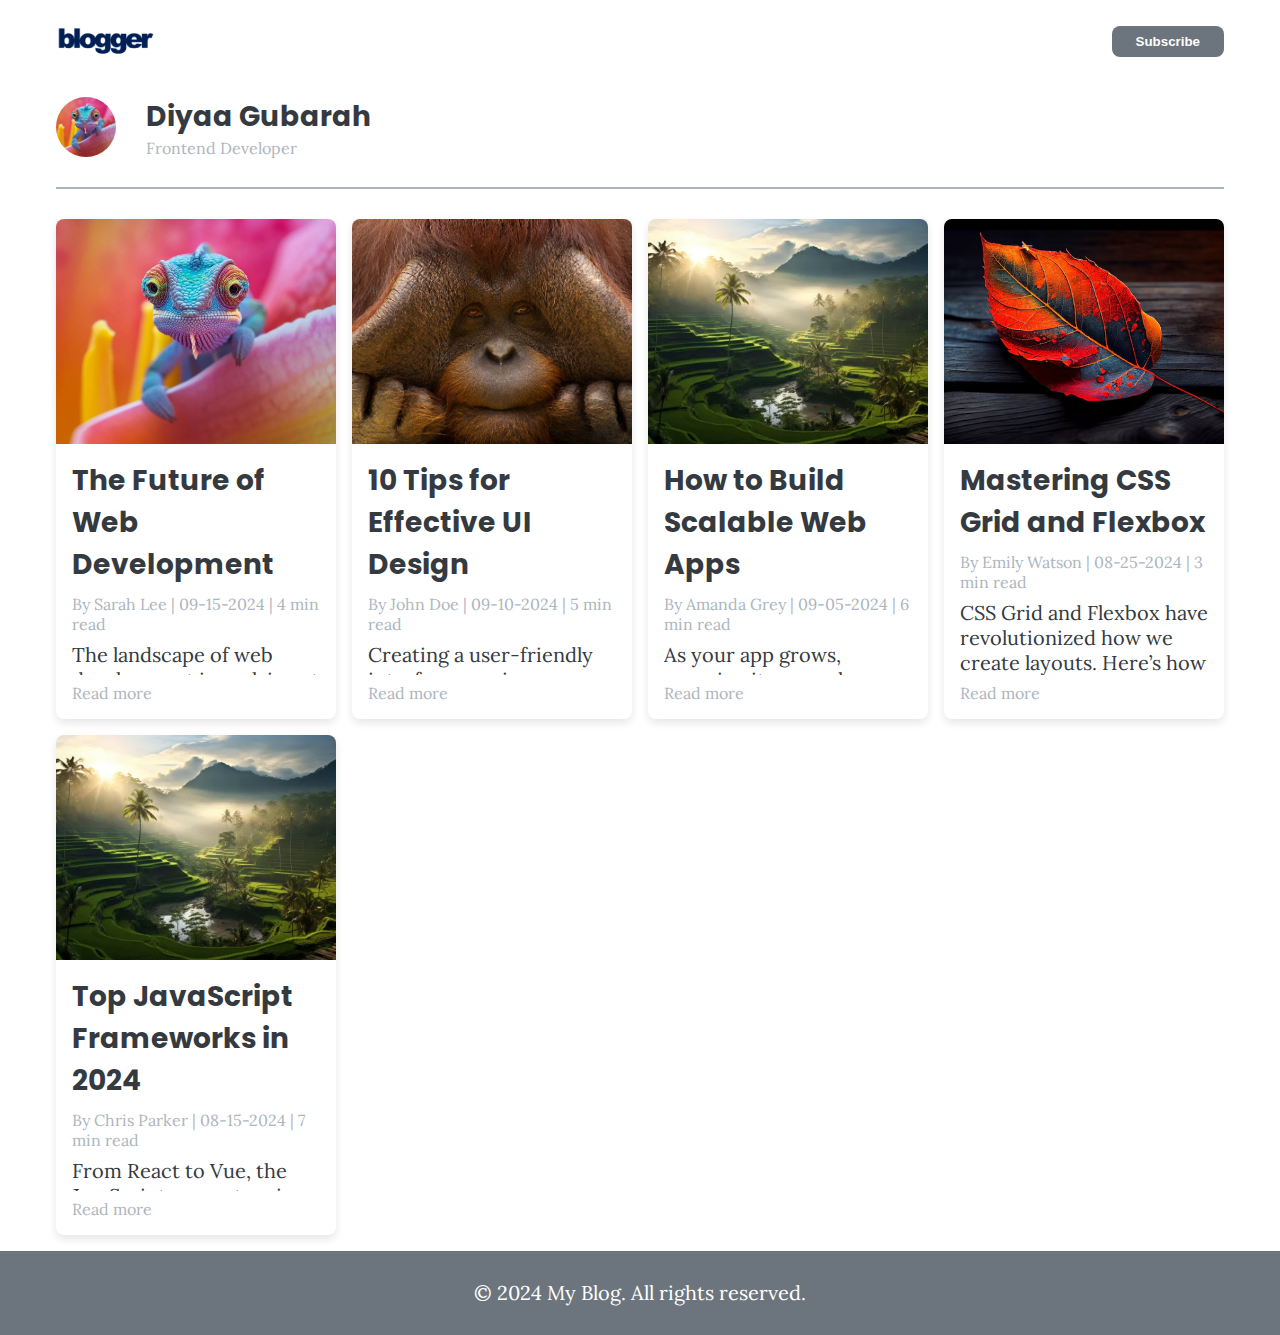
==== index.html @ 325bbc99 "Initial commit" ====
<!DOCTYPE html>
<html lang="en">
  <head>
    <meta charset="UTF-8" />
    <meta name="viewport" content="width=device-width, initial-scale=1.0" />
    <link
      href="https://fonts.googleapis.com/css2?family=Lora:wght@400;700&family=Poppins:wght@500;700&display=swap"
      rel="stylesheet"
    />
    <link rel="stylesheet" href="./css/index.css" />
    <title>Bloggy</title>
  </head>
  <body>
    <div class="layout container">
      <!-- Header -->
      <div class="header">
        <img src="./images/logo.png" alt="Header image" class="logo" />
        <button class="button">Subscribe</button>
      </div>

      <!-- Bio -->
      <div class="bio underline">
        <img src="./images/1.jpg" alt="Profile image" class="thumbnail-xs" />
        <div class="bio-content">
          <h1 class="title">Diyaa Gubarah</h1>
          <p class="meta-text">Frontend Developer</p>
        </div>
      </div>

      <!-- Blog List -->
      <div class="blog-list">
        <!-- Blog Card 1 -->
        <div class="card">
          <img src="./images/1.jpg" alt="Blog image" class="card-image" />
          <div class="card-content">
            <h1 class="title">The Future of Web Development</h1>
            <p class="meta-text">By Sarah Lee | 09-15-2024 | 4 min read</p>
            <p class="paragraph trim">
              The landscape of web development is evolving at a fast pace, with
              new tools and frameworks emerging...
            </p>
            <a href="./pages/blog1.html" class="meta-text">Read more</a>
          </div>
        </div>

        <!-- Blog Card 2 -->
        <div class="card">
          <img src="./images/2.jpg" alt="Blog image" class="card-image" />
          <div class="card-content">
            <h1 class="title">10 Tips for Effective UI Design</h1>
            <p class="meta-text">By John Doe | 09-10-2024 | 5 min read</p>
            <p class="paragraph trim">
              Creating a user-friendly interface requires attention to detail
              and a deep understanding of user needs...
            </p>
            <a href="./pages/blog2.html" class="meta-text">Read more</a>
          </div>
        </div>

        <!-- Blog Card 3 -->
        <div class="card">
          <img src="./images/3.jpg" alt="Blog image" class="card-image" />
          <div class="card-content">
            <h1 class="title">How to Build Scalable Web Apps</h1>
            <p class="meta-text">By Amanda Grey | 09-05-2024 | 6 min read</p>
            <p class="paragraph trim">
              As your app grows, ensuring it can scale efficiently is crucial.
              Here are some strategies to keep in mind...
            </p>
            <a href="./pages/blog3.html" class="meta-text">Read more</a>
          </div>
        </div>

        <!-- Blog Card 4 -->
        <div class="card">
          <img src="./images/4.jpg" alt="Blog image" class="card-image" />
          <div class="card-content">
            <h1 class="title">Mastering CSS Grid and Flexbox</h1>
            <p class="meta-text">By Emily Watson | 08-25-2024 | 3 min read</p>
            <p class="paragraph trim">
              CSS Grid and Flexbox have revolutionized how we create layouts.
              Here’s how to master both in modern web development...
            </p>
            <a href="./pages/blog4.html" class="meta-text">Read more</a>
          </div>
        </div>

        <!-- Blog Card 5 -->
        <div class="card">
          <img src="./images/5.jpg" alt="Blog image" class="card-image" />
          <div class="card-content">
            <h1 class="title">Top JavaScript Frameworks in 2024</h1>
            <p class="meta-text">By Chris Parker | 08-15-2024 | 7 min read</p>
            <p class="paragraph trim">
              From React to Vue, the JavaScript ecosystem is filled with
              powerful frameworks. But which one should you choose in 2024?...
            </p>
            <a href="./pages/blog5.html" class="meta-text">Read more</a>
          </div>
        </div>
      </div>
    </div>
    <footer>
      <p>&copy; 2024 My Blog. All rights reserved.</p>
    </footer>
  </body>
</html>
---- css/index.css ----
@import url("./style-guide.css");

.layout {
  display: grid;
  grid-template-columns: 1fr;
  grid-template-rows: auto auto auto;
  grid-template-areas:
    "header"
    "bio"
    "blog-list";

  grid-gap: var(--spacing-lg);
}

/* Header */
.header {
  grid-area: header;
  display: flex;
  align-items: center;
  justify-content: space-between;
}

/* Bio */
.bio {
  grid-area: bio;
  display: flex;
  align-items: center;
  flex-wrap: wrap;
  gap: var(--spacing-lg);
}

/* Blog List */
.blog-list {
  grid-area: blog-list;

  display: grid;
  grid-template-columns: repeat(auto-fit, minmax(280px, 1fr));
  grid-gap: var(--spacing-sm);
}

/* Blog Post Card */
.trim {
  overflow: hidden;
  text-overflow:clip;
  max-height: calc(100% - 2em); /* Leaves space for the "Read more" link */
}

.card {
  background-color: white;
  border-radius: var(--border-radius);
  box-shadow: 0 4px 8px rgba(0, 0, 0, 0.1);
  display: flex;
  flex-direction: column;
  max-height: 500px;
  overflow: hidden;
}


.card-image {
  width: 100%;
  height: 45%;
  object-fit: cover;
}


.card-content {
  flex: 1;
  overflow: hidden;
  display: flex;
  flex-direction: column;
  justify-content: space-between;
  padding: var(--spacing-sm);
  gap: var(--spacing-xs);

}

@media (max-width: 600px) {
  .layout {
    grid-template-columns: 1fr;
    grid-template-areas:
      "header"
      "bio"
      "blog-list";
  }

  .bio {
    flex-direction: column;
    align-items: center;
    text-align: center;
    gap: var(--spacing-md);
    padding: 0;
    border: none;
  }
}
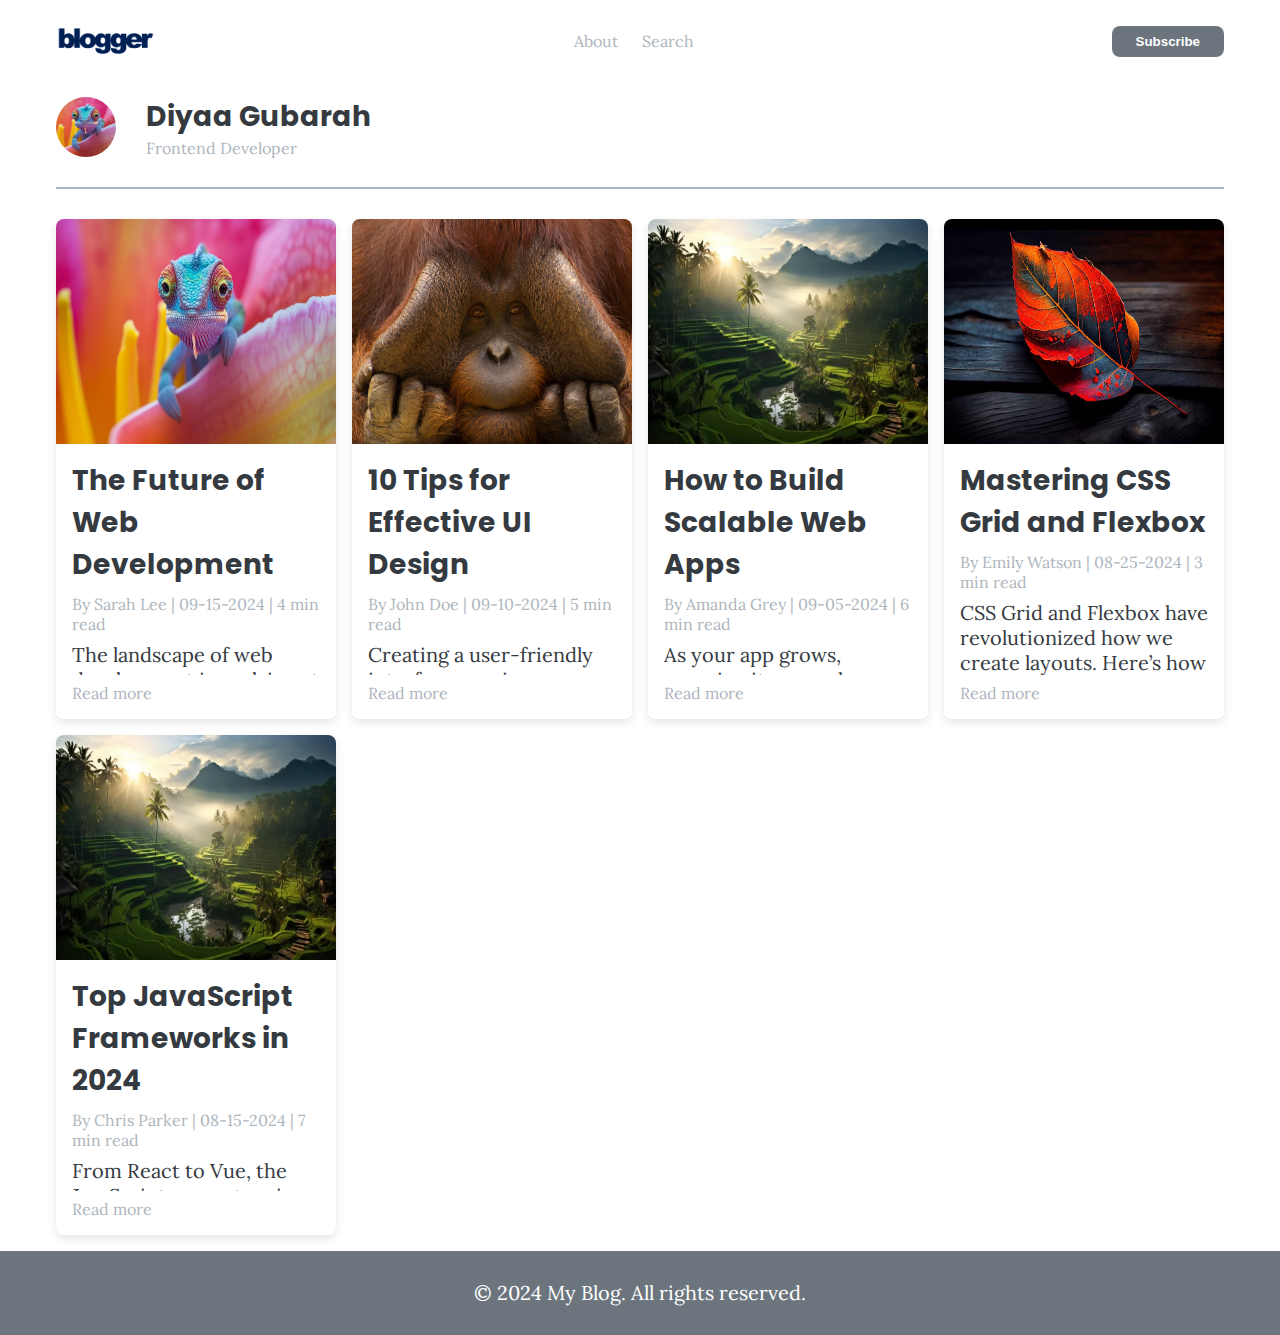
==== commit 90fea23f: "update reviews." ====
--- a/index.html
+++ b/index.html
@@ -14,13 +14,17 @@
     <div class="layout container">
       <!-- Header -->
       <div class="header">
-        <img src="./images/logo.png" alt="Header image" class="logo" />
+        <img src="./assets/logo.png" alt="Header image" class="logo" />
+        <nav class="navigation">
+          <a href="./pages/bio.html" class="meta-text">About</a>
+          <a href="#search" class="meta-text">Search</a>
+        </nav>
         <button class="button">Subscribe</button>
       </div>
 
       <!-- Bio -->
       <div class="bio underline">
-        <img src="./images/1.jpg" alt="Profile image" class="thumbnail-xs" />
+        <img src="./assets/1.jpg" alt="Profile image" class="thumbnail-xs" />
         <div class="bio-content">
           <h1 class="title">Diyaa Gubarah</h1>
           <p class="meta-text">Frontend Developer</p>
@@ -31,7 +35,7 @@
       <div class="blog-list">
         <!-- Blog Card 1 -->
         <div class="card">
-          <img src="./images/1.jpg" alt="Blog image" class="card-image" />
+          <img src="./assets/1.jpg" alt="Blog image" class="card-image" />
           <div class="card-content">
             <h1 class="title">The Future of Web Development</h1>
             <p class="meta-text">By Sarah Lee | 09-15-2024 | 4 min read</p>
@@ -45,7 +49,7 @@
 
         <!-- Blog Card 2 -->
         <div class="card">
-          <img src="./images/2.jpg" alt="Blog image" class="card-image" />
+          <img src="./assets/2.jpg" alt="Blog image" class="card-image" />
           <div class="card-content">
             <h1 class="title">10 Tips for Effective UI Design</h1>
             <p class="meta-text">By John Doe | 09-10-2024 | 5 min read</p>
@@ -59,7 +63,7 @@
 
         <!-- Blog Card 3 -->
         <div class="card">
-          <img src="./images/3.jpg" alt="Blog image" class="card-image" />
+          <img src="./assets/3.jpg" alt="Blog image" class="card-image" />
           <div class="card-content">
             <h1 class="title">How to Build Scalable Web Apps</h1>
             <p class="meta-text">By Amanda Grey | 09-05-2024 | 6 min read</p>
@@ -73,7 +77,7 @@
 
         <!-- Blog Card 4 -->
         <div class="card">
-          <img src="./images/4.jpg" alt="Blog image" class="card-image" />
+          <img src="./assets/4.jpg" alt="Blog image" class="card-image" />
           <div class="card-content">
             <h1 class="title">Mastering CSS Grid and Flexbox</h1>
             <p class="meta-text">By Emily Watson | 08-25-2024 | 3 min read</p>
@@ -87,7 +91,7 @@
 
         <!-- Blog Card 5 -->
         <div class="card">
-          <img src="./images/5.jpg" alt="Blog image" class="card-image" />
+          <img src="./assets/5.jpg" alt="Blog image" class="card-image" />
           <div class="card-content">
             <h1 class="title">Top JavaScript Frameworks in 2024</h1>
             <p class="meta-text">By Chris Parker | 08-15-2024 | 7 min read</p>
--- a/css/index.css
+++ b/css/index.css
@@ -1,4 +1,4 @@
-@import url("./style-guide.css");
+@import url("./main.css");
 
 .layout {
   display: grid;
@@ -12,13 +12,7 @@
   grid-gap: var(--spacing-lg);
 }
 
-/* Header */
-.header {
-  grid-area: header;
-  display: flex;
-  align-items: center;
-  justify-content: space-between;
-}
+
 
 /* Bio */
 .bio {
@@ -59,7 +53,6 @@
 .card-image {
   width: 100%;
   height: 45%;
-  object-fit: cover;
 }
 
 
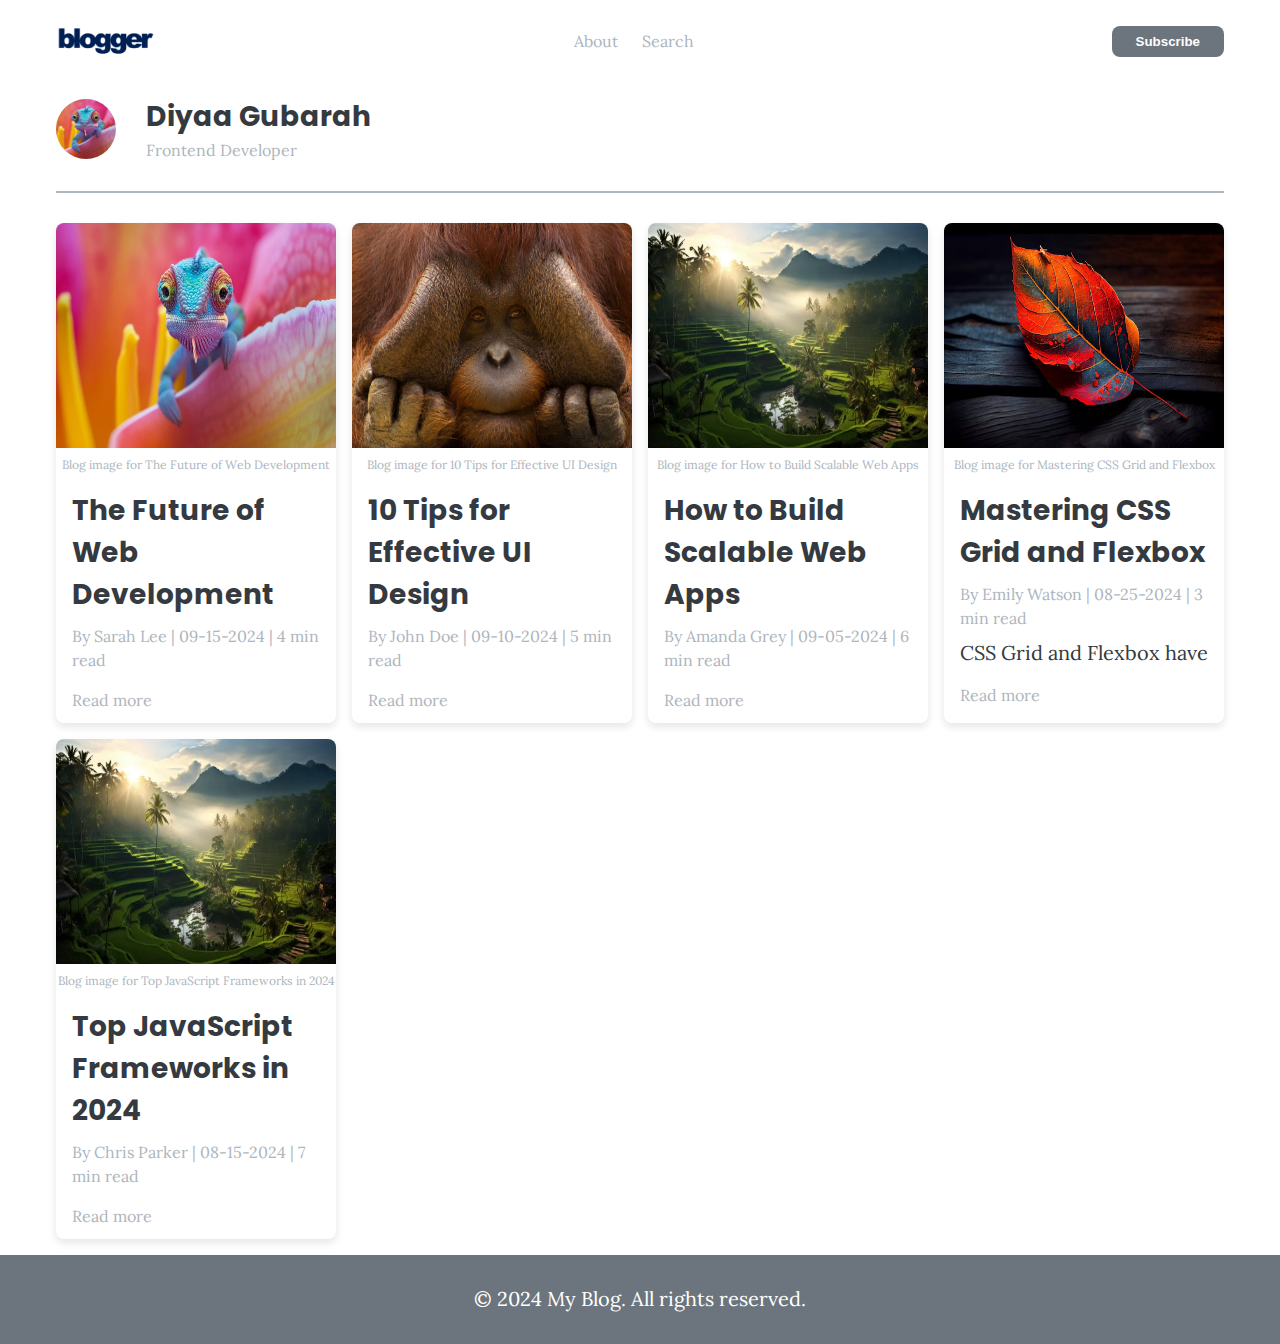
==== commit 3c2f7e88: "update reviews." ====
--- a/index.html
+++ b/index.html
@@ -7,7 +7,7 @@
       href="https://fonts.googleapis.com/css2?family=Lora:wght@400;700&family=Poppins:wght@500;700&display=swap"
       rel="stylesheet"
     />
-    <link rel="stylesheet" href="./css/index.css" />
+    <link rel="stylesheet" href="./css/home.css" />
     <title>Bloggy</title>
   </head>
   <body>
@@ -15,7 +15,7 @@
       <!-- Header -->
       <div class="header">
         <img src="./assets/logo.png" alt="Header image" class="logo" />
-        <nav class="navigation">
+        <nav>
           <a href="./pages/bio.html" class="meta-text">About</a>
           <a href="#search" class="meta-text">Search</a>
         </nav>
@@ -36,6 +36,7 @@
         <!-- Blog Card 1 -->
         <div class="card">
           <img src="./assets/1.jpg" alt="Blog image" class="card-image" />
+          <figcaption class="figcaption">Blog image for The Future of Web Development</figcaption>
           <div class="card-content">
             <h1 class="title">The Future of Web Development</h1>
             <p class="meta-text">By Sarah Lee | 09-15-2024 | 4 min read</p>
@@ -50,6 +51,7 @@
         <!-- Blog Card 2 -->
         <div class="card">
           <img src="./assets/2.jpg" alt="Blog image" class="card-image" />
+          <figcaption class="figcaption">Blog image for 10 Tips for Effective UI Design</figcaption>
           <div class="card-content">
             <h1 class="title">10 Tips for Effective UI Design</h1>
             <p class="meta-text">By John Doe | 09-10-2024 | 5 min read</p>
@@ -64,6 +66,7 @@
         <!-- Blog Card 3 -->
         <div class="card">
           <img src="./assets/3.jpg" alt="Blog image" class="card-image" />
+          <figcaption class="figcaption">Blog image for How to Build Scalable Web Apps</figcaption>
           <div class="card-content">
             <h1 class="title">How to Build Scalable Web Apps</h1>
             <p class="meta-text">By Amanda Grey | 09-05-2024 | 6 min read</p>
@@ -78,6 +81,7 @@
         <!-- Blog Card 4 -->
         <div class="card">
           <img src="./assets/4.jpg" alt="Blog image" class="card-image" />
+          <figcaption class="figcaption">Blog image for Mastering CSS Grid and Flexbox</figcaption>
           <div class="card-content">
             <h1 class="title">Mastering CSS Grid and Flexbox</h1>
             <p class="meta-text">By Emily Watson | 08-25-2024 | 3 min read</p>
@@ -92,6 +96,7 @@
         <!-- Blog Card 5 -->
         <div class="card">
           <img src="./assets/5.jpg" alt="Blog image" class="card-image" />
+          <figcaption class="figcaption">Blog image for Top JavaScript Frameworks in 2024</figcaption>
           <div class="card-content">
             <h1 class="title">Top JavaScript Frameworks in 2024</h1>
             <p class="meta-text">By Chris Parker | 08-15-2024 | 7 min read</p>
--- a/css/home.css
+++ b/css/home.css
@@ -0,0 +1,58 @@
+@import url("./main.css");
+
+.layout {
+  display: grid;
+  grid-template-columns: 1fr;
+  grid-template-rows: auto auto auto;
+  grid-template-areas:
+    "header"
+    "bio"
+    "blog-list";
+
+  grid-gap: var(--spacing-lg);
+}
+
+/* Bio */
+.bio {
+  grid-area: bio;
+  display: flex;
+  align-items: center;
+  flex-wrap: wrap;
+  gap: var(--spacing-lg);
+}
+
+/* Blog List */
+.blog-list {
+  grid-area: blog-list;
+  display: grid;
+  grid-template-columns: repeat(auto-fit, minmax(280px, 1fr));
+  grid-gap: var(--spacing-sm);
+}
+
+/* Blog Post Card */
+.trim {
+  overflow: hidden;
+  text-overflow: clip;
+  max-height: calc(100% - 2em); /* Leaves space for the "Read more" link */
+}
+
+
+
+@media (max-width: 600px) {
+  .layout {
+    grid-template-columns: 1fr;
+    grid-template-areas:
+      "header"
+      "bio"
+      "blog-list";
+  }
+
+  .bio {
+    flex-direction: column;
+    align-items: center;
+    text-align: center;
+    gap: var(--spacing-md);
+    padding: 0;
+    border: none;
+  }
+}
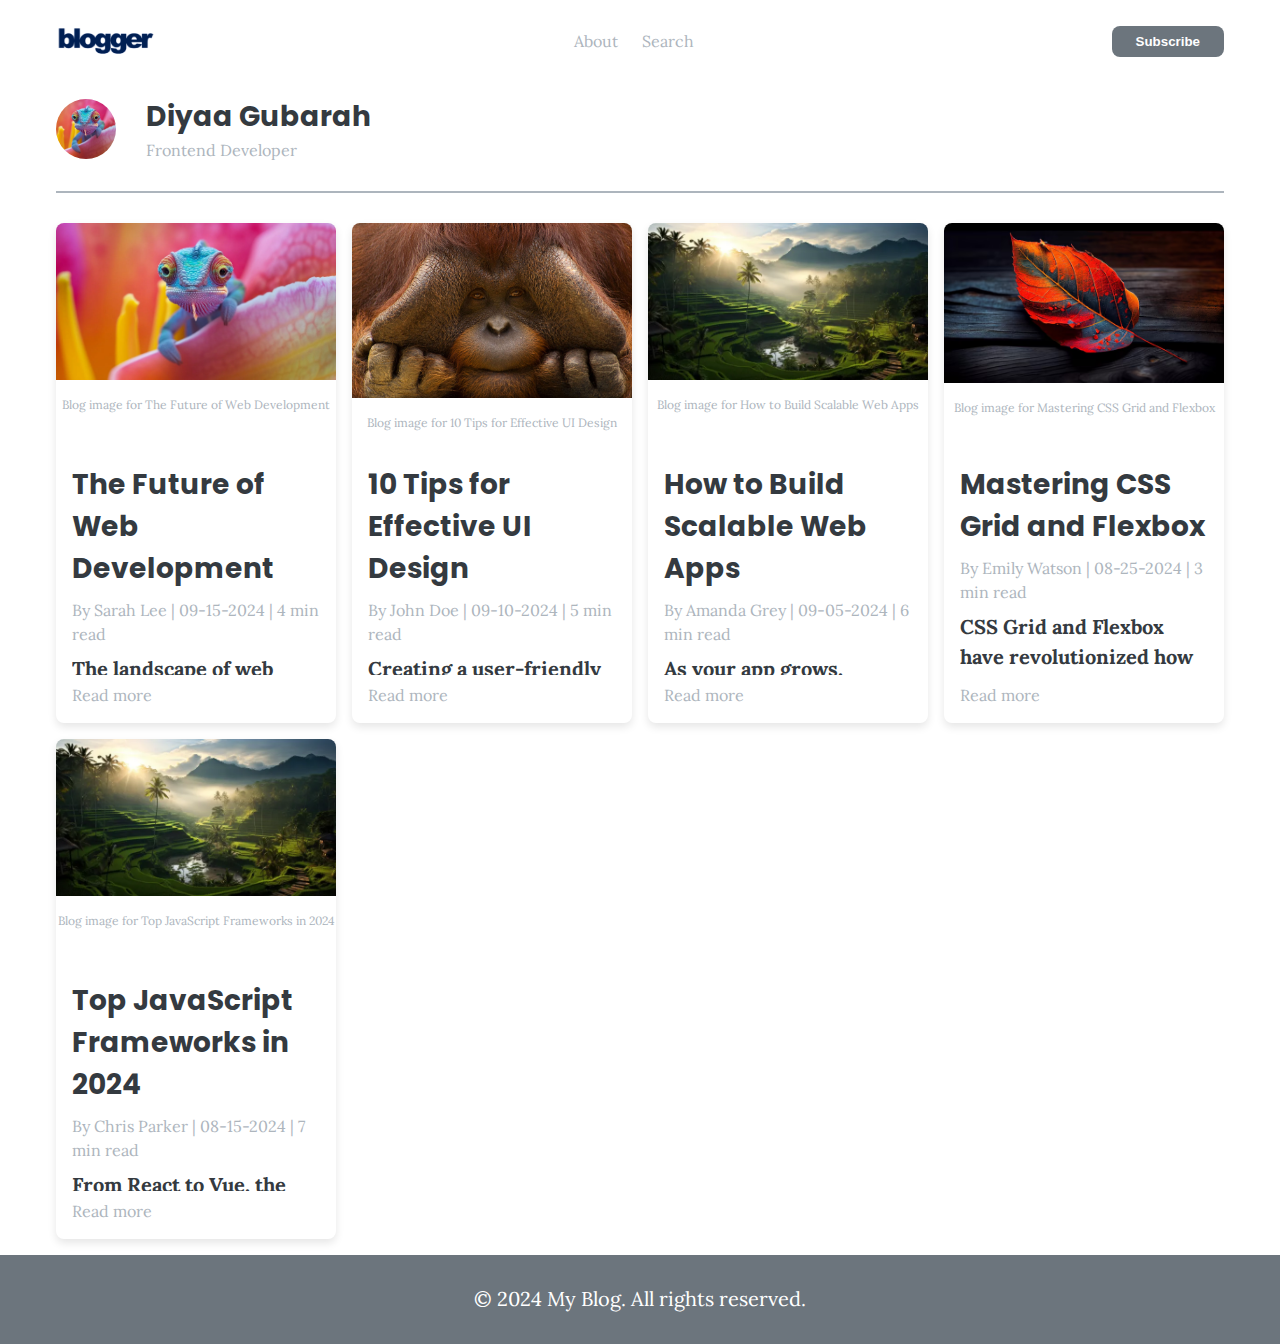
==== commit ae8315dc: "updates last review feedback." ====
--- a/index.html
+++ b/index.html
@@ -15,12 +15,14 @@
       <!-- Header -->
       <div class="header">
         <img src="./assets/logo.png" alt="Header image" class="logo" />
+
         <nav>
           <a href="./pages/bio.html" class="meta-text">About</a>
           <a href="#search" class="meta-text">Search</a>
         </nav>
         <button class="button">Subscribe</button>
       </div>
+
 
       <!-- Bio -->
       <div class="bio underline">
@@ -35,75 +37,95 @@
       <div class="blog-list">
         <!-- Blog Card 1 -->
         <div class="card">
-          <img src="./assets/1.jpg" alt="Blog image" class="card-image" />
-          <figcaption class="figcaption">Blog image for The Future of Web Development</figcaption>
+          <figure class="card-image">
+            <img src="./assets/1.jpg" alt="Blog image" />
+            <figcaption class="figcaption">
+              Blog image for The Future of Web Development
+            </figcaption>
+          </figure>
           <div class="card-content">
-            <h1 class="title">The Future of Web Development</h1>
+            <h2 class="title">The Future of Web Development</h2>
             <p class="meta-text">By Sarah Lee | 09-15-2024 | 4 min read</p>
-            <p class="paragraph trim">
+            <h3 class="paragraph trim">
               The landscape of web development is evolving at a fast pace, with
               new tools and frameworks emerging...
-            </p>
+            </h3>
             <a href="./pages/blog1.html" class="meta-text">Read more</a>
           </div>
         </div>
 
         <!-- Blog Card 2 -->
         <div class="card">
-          <img src="./assets/2.jpg" alt="Blog image" class="card-image" />
-          <figcaption class="figcaption">Blog image for 10 Tips for Effective UI Design</figcaption>
+          <figure class="card-image">
+            <img src="./assets/2.jpg" alt="Blog image" />
+            <figcaption class="figcaption">
+              Blog image for 10 Tips for Effective UI Design
+            </figcaption>
+          </figure>
           <div class="card-content">
-            <h1 class="title">10 Tips for Effective UI Design</h1>
+            <h2 class="title">10 Tips for Effective UI Design</h2>
             <p class="meta-text">By John Doe | 09-10-2024 | 5 min read</p>
-            <p class="paragraph trim">
+            <h3 class="paragraph trim">
               Creating a user-friendly interface requires attention to detail
               and a deep understanding of user needs...
-            </p>
+            </h3>
             <a href="./pages/blog2.html" class="meta-text">Read more</a>
           </div>
         </div>
 
         <!-- Blog Card 3 -->
         <div class="card">
-          <img src="./assets/3.jpg" alt="Blog image" class="card-image" />
-          <figcaption class="figcaption">Blog image for How to Build Scalable Web Apps</figcaption>
+          <figure class="card-image">
+            <img src="./assets/3.jpg" alt="Blog image" />
+            <figcaption class="figcaption">
+              Blog image for How to Build Scalable Web Apps
+            </figcaption>
+          </figure>
           <div class="card-content">
-            <h1 class="title">How to Build Scalable Web Apps</h1>
+            <h2 class="title">How to Build Scalable Web Apps</h2>
             <p class="meta-text">By Amanda Grey | 09-05-2024 | 6 min read</p>
-            <p class="paragraph trim">
+            <h3 class="paragraph trim">
               As your app grows, ensuring it can scale efficiently is crucial.
               Here are some strategies to keep in mind...
-            </p>
+            </h3>
             <a href="./pages/blog3.html" class="meta-text">Read more</a>
           </div>
         </div>
 
         <!-- Blog Card 4 -->
         <div class="card">
-          <img src="./assets/4.jpg" alt="Blog image" class="card-image" />
-          <figcaption class="figcaption">Blog image for Mastering CSS Grid and Flexbox</figcaption>
+          <figure class="card-image">
+            <img src="./assets/4.jpg" alt="Blog image" />
+            <figcaption class="figcaption">
+              Blog image for Mastering CSS Grid and Flexbox
+            </figcaption>
+          </figure>
           <div class="card-content">
-            <h1 class="title">Mastering CSS Grid and Flexbox</h1>
+            <h2 class="title">Mastering CSS Grid and Flexbox</h2>
             <p class="meta-text">By Emily Watson | 08-25-2024 | 3 min read</p>
-            <p class="paragraph trim">
+            <h3 class="paragraph trim">
               CSS Grid and Flexbox have revolutionized how we create layouts.
               Here’s how to master both in modern web development...
-            </p>
+            </h3>
             <a href="./pages/blog4.html" class="meta-text">Read more</a>
           </div>
         </div>
 
         <!-- Blog Card 5 -->
         <div class="card">
-          <img src="./assets/5.jpg" alt="Blog image" class="card-image" />
-          <figcaption class="figcaption">Blog image for Top JavaScript Frameworks in 2024</figcaption>
+          <figure class="card-image">
+            <img src="./assets/5.jpg" alt="Blog image" />
+            <figcaption class="figcaption">
+              Blog image for Top JavaScript Frameworks in 2024
+            </figcaption>
+          </figure>
           <div class="card-content">
-            <h1 class="title">Top JavaScript Frameworks in 2024</h1>
+            <h2 class="title">Top JavaScript Frameworks in 2024</h2>
             <p class="meta-text">By Chris Parker | 08-15-2024 | 7 min read</p>
-            <p class="paragraph trim">
+            <h3 class="paragraph trim">
               From React to Vue, the JavaScript ecosystem is filled with
               powerful frameworks. But which one should you choose in 2024?...
-            </p>
+            </h3>
             <a href="./pages/blog5.html" class="meta-text">Read more</a>
           </div>
         </div>
